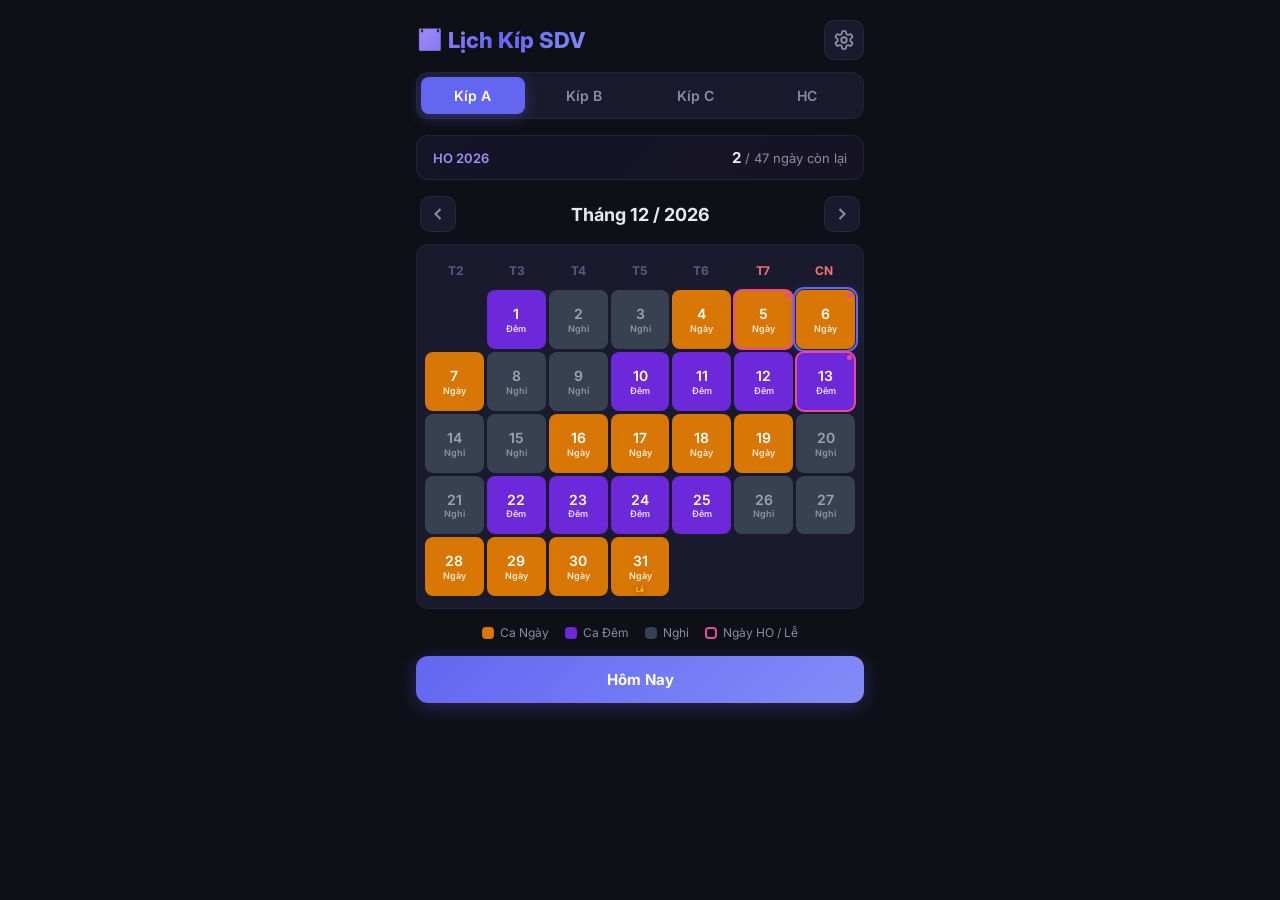
==== docs/index.html @ 3979eaf8 "v4.61: Them ban web Lich Kip SDV tren GitHub Pages" ====
<!DOCTYPE html>
<html lang="vi">
<head>
    <meta charset="UTF-8">
    <meta name="viewport" content="width=device-width, initial-scale=1.0">
    <title>Lịch Kíp SDV</title>
    <meta name="description" content="Lịch xem ca kíp SDV - Xem lịch trình ca Ngày, ca Đêm, ngày Nghỉ và ngày HO cho các kíp A, B, C, HC.">
    <link rel="preconnect" href="https://fonts.googleapis.com">
    <link rel="preconnect" href="https://fonts.gstatic.com" crossorigin>
    <link href="https://fonts.googleapis.com/css2?family=Inter:wght@400;500;600;700;800&display=swap" rel="stylesheet">
    <link rel="stylesheet" href="style.css">
</head>
<body>
    <div class="app-container">
        <!-- Header -->
        <header class="app-header">
            <div class="header-content">
                <h1>📅 Lịch Kíp SDV</h1>
                <button id="btnSettings" class="btn-icon" aria-label="Cài đặt">
                    <svg width="22" height="22" viewBox="0 0 24 24" fill="none" stroke="currentColor" stroke-width="2"><path d="M12.22 2h-.44a2 2 0 0 0-2 2v.18a2 2 0 0 1-1 1.73l-.43.25a2 2 0 0 1-2 0l-.15-.08a2 2 0 0 0-2.73.73l-.22.38a2 2 0 0 0 .73 2.73l.15.1a2 2 0 0 1 1 1.72v.51a2 2 0 0 1-1 1.74l-.15.09a2 2 0 0 0-.73 2.73l.22.38a2 2 0 0 0 2.73.73l.15-.08a2 2 0 0 1 2 0l.43.25a2 2 0 0 1 1 1.73V20a2 2 0 0 0 2 2h.44a2 2 0 0 0 2-2v-.18a2 2 0 0 1 1-1.73l.43-.25a2 2 0 0 1 2 0l.15.08a2 2 0 0 0 2.73-.73l.22-.39a2 2 0 0 0-.73-2.73l-.15-.08a2 2 0 0 1-1-1.74v-.5a2 2 0 0 1 1-1.74l.15-.09a2 2 0 0 0 .73-2.73l-.22-.38a2 2 0 0 0-2.73-.73l-.15.08a2 2 0 0 1-2 0l-.43-.25a2 2 0 0 1-1-1.73V4a2 2 0 0 0-2-2z"/><circle cx="12" cy="12" r="3"/></svg>
                </button>
            </div>
        </header>

        <!-- Crew Selector -->
        <div class="crew-selector">
            <button class="crew-btn active" data-crew="A">Kíp A</button>
            <button class="crew-btn" data-crew="B">Kíp B</button>
            <button class="crew-btn" data-crew="C">Kíp C</button>
            <button class="crew-btn" data-crew="HC">HC</button>
        </div>

        <!-- HO Stats -->
        <div class="ho-stats" id="hoStats"></div>

        <!-- Month Navigation -->
        <div class="month-nav">
            <button id="btnPrev" class="btn-nav" aria-label="Tháng trước">
                <svg width="20" height="20" viewBox="0 0 24 24" fill="none" stroke="currentColor" stroke-width="2.5"><path d="M15 18l-6-6 6-6"/></svg>
            </button>
            <h2 id="monthTitle" class="month-title"></h2>
            <button id="btnNext" class="btn-nav" aria-label="Tháng sau">
                <svg width="20" height="20" viewBox="0 0 24 24" fill="none" stroke="currentColor" stroke-width="2.5"><path d="M9 18l6-6-6-6"/></svg>
            </button>
        </div>

        <!-- Calendar Grid -->
        <div class="calendar-wrapper">
            <div class="day-headers" id="dayHeaders"></div>
            <div class="calendar-grid" id="calendarGrid"></div>
        </div>

        <!-- Legend -->
        <div class="legend">
            <div class="legend-item"><span class="legend-dot day"></span>Ca Ngày</div>
            <div class="legend-item"><span class="legend-dot night"></span>Ca Đêm</div>
            <div class="legend-item"><span class="legend-dot off"></span>Nghỉ</div>
            <div class="legend-item"><span class="legend-dot ho"></span>Ngày HO / Lễ</div>
        </div>

        <!-- Today Button -->
        <button id="btnToday" class="btn-today">Hôm Nay</button>
    </div>

    <!-- Settings Panel -->
    <div class="settings-overlay" id="settingsOverlay">
        <div class="settings-panel">
            <div class="settings-header">
                <h2>⚙️ Tuỳ chỉnh giao diện</h2>
                <button id="btnCloseSettings" class="btn-close">&times;</button>
            </div>
            <div class="settings-body">
                <!-- Merge months -->
                <div class="setting-row">
                    <span class="setting-label">📆 Gộp 2 tháng liên tục</span>
                    <label class="switch">
                        <input type="checkbox" id="switchMerge">
                        <span class="slider"></span>
                    </label>
                </div>

                <!-- Day color -->
                <div class="setting-section">
                    <span class="setting-label">☀️ Màu ca Ngày:</span>
                    <div class="color-picker" id="dayColors">
                        <div class="color-swatch" data-color="#D97706" style="background:#D97706"></div>
                        <div class="color-swatch" data-color="#DC2626" style="background:#DC2626"></div>
                        <div class="color-swatch" data-color="#059669" style="background:#059669"></div>
                        <div class="color-swatch" data-color="#2563EB" style="background:#2563EB"></div>
                        <div class="color-swatch" data-color="#7C3AED" style="background:#7C3AED"></div>
                        <div class="color-swatch" data-color="#DB2777" style="background:#DB2777"></div>
                        <div class="color-swatch" data-color="#EA580C" style="background:#EA580C"></div>
                        <div class="color-swatch" data-color="#0D9488" style="background:#0D9488"></div>
                    </div>
                </div>

                <!-- Night color -->
                <div class="setting-section">
                    <span class="setting-label">🌙 Màu ca Đêm:</span>
                    <div class="color-picker" id="nightColors">
                        <div class="color-swatch" data-color="#6D28D9" style="background:#6D28D9"></div>
                        <div class="color-swatch" data-color="#1E3A8A" style="background:#1E3A8A"></div>
                        <div class="color-swatch" data-color="#3B82F6" style="background:#3B82F6"></div>
                        <div class="color-swatch" data-color="#047857" style="background:#047857"></div>
                        <div class="color-swatch" data-color="#475569" style="background:#475569"></div>
                        <div class="color-swatch" data-color="#7F1D1D" style="background:#7F1D1D"></div>
                        <div class="color-swatch" data-color="#9F1239" style="background:#9F1239"></div>
                        <div class="color-swatch" data-color="#0F766E" style="background:#0F766E"></div>
                    </div>
                </div>

                <!-- HO Border Color -->
                <div class="setting-section">
                    <div class="setting-row-inline">
                        <span class="setting-label">🌸 Viền ngày HO:</span>
                        <div class="border-width-picker" id="borderWidthPicker">
                            <button class="bw-btn" data-width="1">Mảnh</button>
                            <button class="bw-btn" data-width="2">Vừa</button>
                            <button class="bw-btn" data-width="3">Dày</button>
                        </div>
                    </div>
                    <div class="color-picker" id="hoColors">
                        <div class="color-swatch" data-color="#EC4899" style="background:#EC4899"></div>
                        <div class="color-swatch" data-color="#EF4444" style="background:#EF4444"></div>
                        <div class="color-swatch" data-color="#F59E0B" style="background:#F59E0B"></div>
                        <div class="color-swatch" data-color="#10B981" style="background:#10B981"></div>
                        <div class="color-swatch" data-color="#3B82F6" style="background:#3B82F6"></div>
                        <div class="color-swatch" data-color="#8B5CF6" style="background:#8B5CF6"></div>
                        <div class="color-swatch" data-color="#F97316" style="background:#F97316"></div>
                        <div class="color-swatch" data-color="#14B8A6" style="background:#14B8A6"></div>
                    </div>
                </div>

                <!-- Hide Holiday Shift -->
                <div class="setting-row">
                    <span class="setting-label">🚫 Ẩn ca ngày Lễ</span>
                    <label class="switch">
                        <input type="checkbox" id="switchHideHoliday">
                        <span class="slider"></span>
                    </label>
                </div>
            </div>
        </div>
    </div>

    <script src="shift-calculator.js"></script>
    <script src="app.js"></script>
</body>
</html>
---- docs/style.css ----
/* ── Reset & Base ──────────────────────────────── */
*, *::before, *::after { box-sizing: border-box; margin: 0; padding: 0; }

:root {
    --bg-primary: #0f0f17;
    --bg-card: #1a1a2e;
    --bg-surface: #16213e;
    --text-primary: #e8e8f0;
    --text-secondary: #8b8ba3;
    --text-muted: #5a5a78;
    --accent: #6366f1;
    --accent-glow: rgba(99, 102, 241, 0.3);
    --day-color: #D97706;
    --night-color: #6D28D9;
    --off-color: #374151;
    --ho-border: #EC4899;
    --ho-border-width: 2px;
    --today-ring: #6366f1;
    --radius: 12px;
    --radius-sm: 8px;
    --shadow: 0 8px 32px rgba(0,0,0,0.3);
    --transition: all 0.25s cubic-bezier(0.4, 0, 0.2, 1);
}

body {
    font-family: 'Inter', -apple-system, BlinkMacSystemFont, sans-serif;
    background: var(--bg-primary);
    color: var(--text-primary);
    min-height: 100vh;
    -webkit-font-smoothing: antialiased;
}

/* ── App Container ────────────────────────────── */
.app-container {
    max-width: 480px;
    margin: 0 auto;
    padding: 0 16px 32px;
    position: relative;
}

/* ── Header ───────────────────────────────────── */
.app-header {
    padding: 20px 0 12px;
    position: sticky;
    top: 0;
    z-index: 10;
    background: linear-gradient(to bottom, var(--bg-primary) 70%, transparent);
}
.header-content {
    display: flex;
    align-items: center;
    justify-content: space-between;
}
.app-header h1 {
    font-size: 22px;
    font-weight: 800;
    background: linear-gradient(135deg, #a78bfa, #6366f1, #818cf8);
    -webkit-background-clip: text;
    -webkit-text-fill-color: transparent;
    background-clip: text;
}
.btn-icon {
    background: var(--bg-card);
    border: 1px solid rgba(255,255,255,0.06);
    color: var(--text-secondary);
    border-radius: 10px;
    width: 40px; height: 40px;
    display: flex; align-items: center; justify-content: center;
    cursor: pointer;
    transition: var(--transition);
}
.btn-icon:hover { background: var(--bg-surface); color: var(--text-primary); transform: scale(1.05); }

/* ── Crew Selector ────────────────────────────── */
.crew-selector {
    display: flex;
    gap: 8px;
    padding: 4px;
    background: var(--bg-card);
    border-radius: var(--radius);
    border: 1px solid rgba(255,255,255,0.04);
    margin-bottom: 16px;
}
.crew-btn {
    flex: 1;
    padding: 10px 0;
    border: none;
    border-radius: var(--radius-sm);
    background: transparent;
    color: var(--text-secondary);
    font-size: 14px;
    font-weight: 600;
    cursor: pointer;
    transition: var(--transition);
    font-family: inherit;
}
.crew-btn:hover { color: var(--text-primary); background: rgba(255,255,255,0.04); }
.crew-btn.active {
    background: var(--accent);
    color: #fff;
    box-shadow: 0 4px 16px var(--accent-glow);
}

/* ── HO Stats ─────────────────────────────────── */
.ho-stats {
    padding: 12px 16px;
    background: linear-gradient(135deg, rgba(99,102,241,0.08), rgba(139,92,246,0.06));
    border: 1px solid rgba(99,102,241,0.15);
    border-radius: var(--radius);
    margin-bottom: 16px;
    font-size: 13px;
    color: var(--text-secondary);
    display: flex;
    justify-content: space-between;
    align-items: center;
}
.ho-stats .ho-label { font-weight: 600; color: #a78bfa; }
.ho-stats .ho-value { font-weight: 700; color: var(--text-primary); font-size: 15px; }

/* ── Month Navigation ─────────────────────────── */
.month-nav {
    display: flex;
    align-items: center;
    justify-content: space-between;
    margin-bottom: 12px;
    padding: 0 4px;
}
.month-title {
    font-size: 18px;
    font-weight: 700;
    color: var(--text-primary);
    text-align: center;
    flex: 1;
}
.btn-nav {
    width: 36px; height: 36px;
    display: flex; align-items: center; justify-content: center;
    background: var(--bg-card);
    border: 1px solid rgba(255,255,255,0.06);
    border-radius: 10px;
    color: var(--text-secondary);
    cursor: pointer;
    transition: var(--transition);
}
.btn-nav:hover { background: var(--bg-surface); color: var(--text-primary); }
.btn-nav:active { transform: scale(0.92); }

/* ── Calendar ─────────────────────────────────── */
.calendar-wrapper {
    background: var(--bg-card);
    border-radius: var(--radius);
    border: 1px solid rgba(255,255,255,0.04);
    padding: 12px 8px;
    margin-bottom: 16px;
}
.day-headers {
    display: grid;
    grid-template-columns: repeat(7, 1fr);
    margin-bottom: 6px;
}
.day-header {
    text-align: center;
    font-size: 12px;
    font-weight: 700;
    padding: 6px 0;
    color: var(--text-muted);
    text-transform: uppercase;
}
.day-header.weekend { color: #f87171; }

.calendar-grid {
    display: grid;
    grid-template-columns: repeat(7, 1fr);
    gap: 3px;
}
.cal-cell {
    aspect-ratio: 1;
    border-radius: 8px;
    display: flex;
    flex-direction: column;
    align-items: center;
    justify-content: center;
    position: relative;
    cursor: default;
    transition: var(--transition);
    min-height: 44px;
}
.cal-cell:not(.empty):hover { transform: scale(1.08); z-index: 2; }
.cal-cell .day-num {
    font-size: 14px;
    font-weight: 600;
    line-height: 1.2;
}
.cal-cell .shift-label {
    font-size: 9px;
    font-weight: 600;
    line-height: 1;
    margin-top: 1px;
    opacity: 0.85;
}
.cal-cell.shift-day { background: var(--day-color); color: #fff; }
.cal-cell.shift-night { background: var(--night-color); color: #fff; }
.cal-cell.shift-off { background: var(--off-color); color: #9ca3af; }
.cal-cell.today {
    outline: 2.5px solid var(--today-ring);
    outline-offset: 1px;
    box-shadow: 0 0 12px var(--accent-glow);
}
.cal-cell.ho-border {
    outline: var(--ho-border-width) solid var(--ho-border);
    outline-offset: -1px;
}
.cal-cell.today.ho-border {
    outline: 2.5px solid var(--today-ring);
    outline-offset: 1px;
}
.cal-cell .ho-dot {
    position: absolute;
    top: 3px;
    right: 3px;
    width: 5px; height: 5px;
    border-radius: 50%;
    background: var(--ho-border);
}
.cal-cell.official-holiday { position: relative; }
.cal-cell.official-holiday::after {
    content: 'Lễ';
    position: absolute;
    bottom: 2px;
    font-size: 7px;
    font-weight: 800;
    color: #fbbf24;
    text-shadow: 0 0 4px rgba(0,0,0,0.5);
}

/* ── Legend ────────────────────────────────────── */
.legend {
    display: flex;
    justify-content: center;
    gap: 16px;
    flex-wrap: wrap;
    margin-bottom: 16px;
}
.legend-item {
    display: flex;
    align-items: center;
    gap: 6px;
    font-size: 12px;
    color: var(--text-secondary);
}
.legend-dot {
    width: 12px; height: 12px;
    border-radius: 4px;
}
.legend-dot.day { background: var(--day-color); }
.legend-dot.night { background: var(--night-color); }
.legend-dot.off { background: var(--off-color); }
.legend-dot.ho {
    background: transparent;
    border: 2px solid var(--ho-border);
}

/* ── Today Button ─────────────────────────────── */
.btn-today {
    display: block;
    width: 100%;
    padding: 14px;
    background: linear-gradient(135deg, #6366f1, #818cf8);
    color: #fff;
    border: none;
    border-radius: var(--radius);
    font-size: 15px;
    font-weight: 700;
    cursor: pointer;
    transition: var(--transition);
    font-family: inherit;
    box-shadow: 0 4px 20px var(--accent-glow);
}
.btn-today:hover { transform: translateY(-2px); box-shadow: 0 8px 28px var(--accent-glow); }
.btn-today:active { transform: translateY(0); }

/* ── Settings Overlay ─────────────────────────── */
.settings-overlay {
    position: fixed;
    inset: 0;
    background: rgba(0,0,0,0.6);
    backdrop-filter: blur(8px);
    -webkit-backdrop-filter: blur(8px);
    z-index: 100;
    display: flex;
    align-items: flex-end;
    justify-content: center;
    opacity: 0;
    pointer-events: none;
    transition: opacity 0.3s ease;
}
.settings-overlay.open { opacity: 1; pointer-events: all; }
.settings-panel {
    width: 100%;
    max-width: 480px;
    background: var(--bg-card);
    border-radius: 20px 20px 0 0;
    padding: 24px 20px 36px;
    transform: translateY(100%);
    transition: transform 0.35s cubic-bezier(0.32, 0.72, 0, 1);
    max-height: 85vh;
    overflow-y: auto;
}
.settings-overlay.open .settings-panel { transform: translateY(0); }
.settings-header {
    display: flex;
    align-items: center;
    justify-content: space-between;
    margin-bottom: 24px;
}
.settings-header h2 {
    font-size: 18px;
    font-weight: 700;
}
.btn-close {
    width: 36px; height: 36px;
    display: flex; align-items: center; justify-content: center;
    background: rgba(255,255,255,0.06);
    border: none;
    border-radius: 10px;
    color: var(--text-secondary);
    font-size: 22px;
    cursor: pointer;
    transition: var(--transition);
}
.btn-close:hover { background: rgba(255,255,255,0.12); color: var(--text-primary); }

/* Setting Rows */
.setting-row {
    display: flex;
    align-items: center;
    justify-content: space-between;
    padding: 14px 0;
    border-bottom: 1px solid rgba(255,255,255,0.04);
}
.setting-label {
    font-size: 14px;
    font-weight: 600;
    color: var(--text-primary);
}
.setting-section {
    padding: 14px 0;
    border-bottom: 1px solid rgba(255,255,255,0.04);
}
.setting-section .setting-label { margin-bottom: 10px; display: block; }
.setting-row-inline {
    display: flex;
    align-items: center;
    justify-content: space-between;
    margin-bottom: 10px;
}

/* Color Picker */
.color-picker {
    display: flex;
    gap: 8px;
    flex-wrap: wrap;
}
.color-swatch {
    width: 32px; height: 32px;
    border-radius: 50%;
    cursor: pointer;
    transition: var(--transition);
    opacity: 0.4;
    border: 2px solid transparent;
}
.color-swatch:hover { opacity: 0.8; transform: scale(1.15); }
.color-swatch.active {
    opacity: 1;
    border-color: #fff;
    box-shadow: 0 0 12px rgba(255,255,255,0.2);
    transform: scale(1.1);
}

/* Border Width Picker */
.border-width-picker {
    display: flex;
    gap: 4px;
    background: rgba(255,255,255,0.04);
    border-radius: 8px;
    padding: 3px;
}
.bw-btn {
    padding: 5px 12px;
    border: none;
    border-radius: 6px;
    background: transparent;
    color: var(--text-muted);
    font-size: 12px;
    font-weight: 500;
    cursor: pointer;
    transition: var(--transition);
    font-family: inherit;
}
.bw-btn:hover { color: var(--text-secondary); }
.bw-btn.active {
    background: var(--accent);
    color: #fff;
    font-weight: 700;
}

/* Toggle Switch */
.switch {
    position: relative;
    width: 48px; height: 26px;
}
.switch input { opacity: 0; width: 0; height: 0; }
.slider {
    position: absolute;
    inset: 0;
    background: rgba(255,255,255,0.08);
    border-radius: 13px;
    cursor: pointer;
    transition: var(--transition);
}
.slider::before {
    content: '';
    position: absolute;
    width: 20px; height: 20px;
    left: 3px; bottom: 3px;
    background: #fff;
    border-radius: 50%;
    transition: var(--transition);
}
input:checked + .slider { background: var(--accent); }
input:checked + .slider::before { transform: translateX(22px); }

/* ── Responsive ───────────────────────────────── */
@media (max-width: 400px) {
    .cal-cell .day-num { font-size: 12px; }
    .cal-cell .shift-label { font-size: 8px; }
    .crew-btn { font-size: 13px; padding: 8px 0; }
}

/* ── Tooltip for holiday names ────────────────── */
.cal-cell[data-holiday]:hover::before {
    content: attr(data-holiday);
    position: absolute;
    bottom: calc(100% + 6px);
    left: 50%;
    transform: translateX(-50%);
    background: #1e1e3a;
    color: #fbbf24;
    padding: 4px 10px;
    border-radius: 6px;
    font-size: 11px;
    font-weight: 600;
    white-space: nowrap;
    z-index: 20;
    box-shadow: 0 4px 12px rgba(0,0,0,0.4);
    pointer-events: none;
}
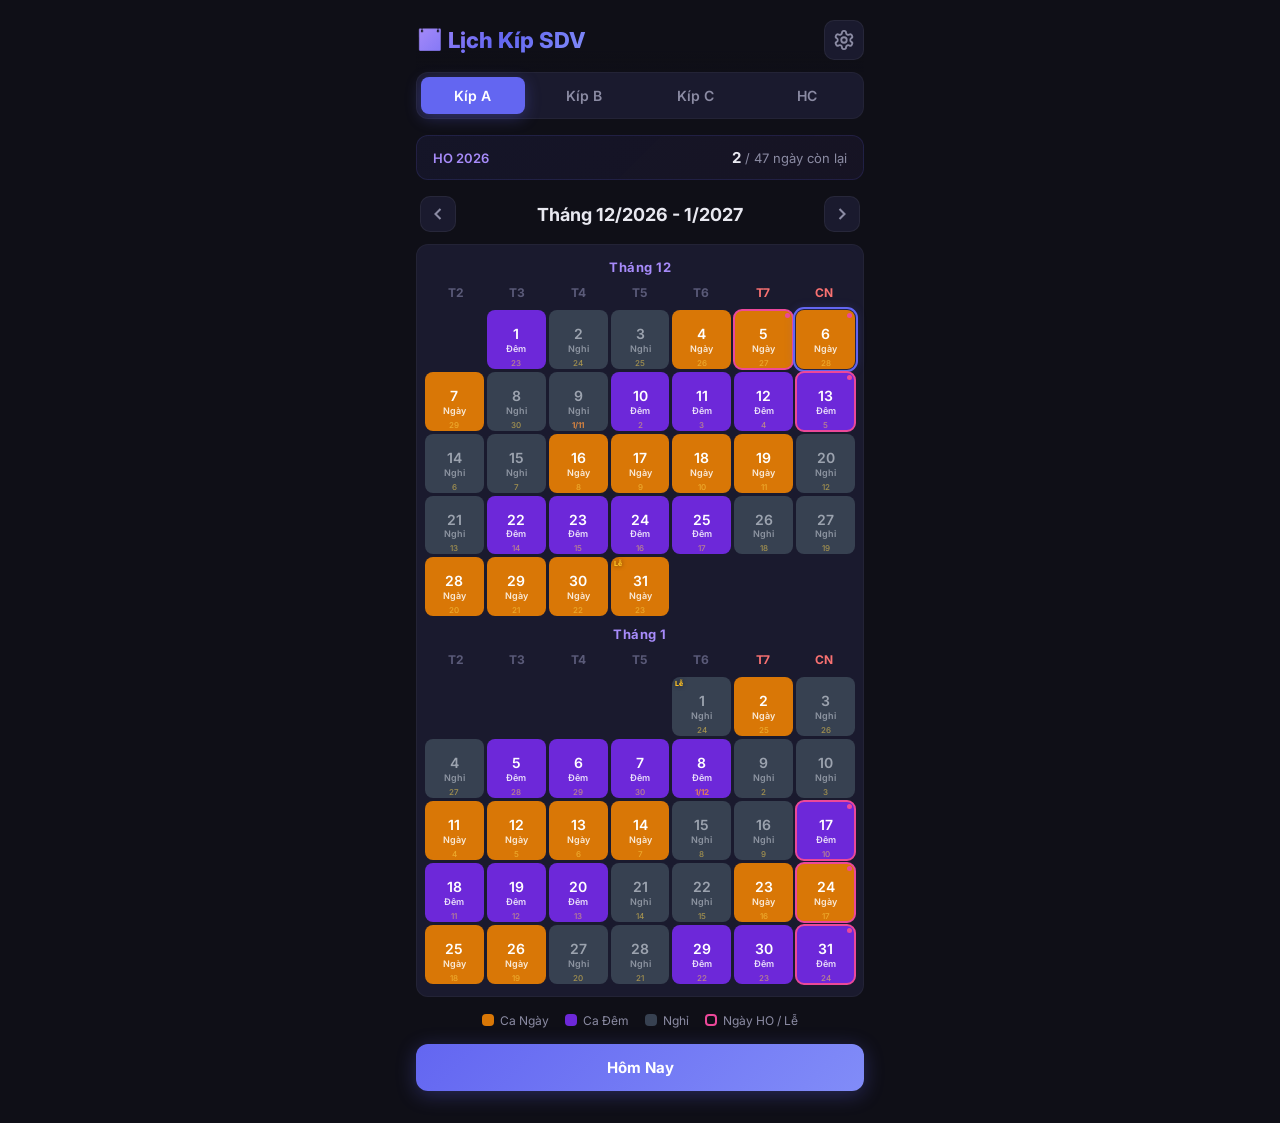
==== commit 24404f94: "Web: Hien thi 2 thang mac dinh, them lich am Viet Nam" ====
--- a/docs/index.html
+++ b/docs/index.html
@@ -143,6 +143,7 @@
         </div>
     </div>
 
+    <script src="lunar-calendar.js"></script>
     <script src="shift-calculator.js"></script>
     <script src="app.js"></script>
 </body>
--- a/docs/style.css
+++ b/docs/style.css
@@ -169,9 +169,35 @@
 .day-header.weekend { color: #f87171; }
 
 .calendar-grid {
+    display: flex;
+    flex-direction: column;
+    gap: 0;
+}
+.calendar-grid.single {
     display: grid;
     grid-template-columns: repeat(7, 1fr);
     gap: 3px;
+}
+.month-grid {
+    display: grid;
+    grid-template-columns: repeat(7, 1fr);
+    gap: 3px;
+}
+.month-sep-label {
+    text-align: center;
+    font-size: 13px;
+    font-weight: 700;
+    color: #a78bfa;
+    padding: 10px 0 4px;
+    letter-spacing: 0.5px;
+}
+.month-sep-label:first-child {
+    padding-top: 2px;
+}
+.inline-day-headers {
+    display: grid;
+    grid-template-columns: repeat(7, 1fr);
+    margin-bottom: 4px;
 }
 .cal-cell {
     aspect-ratio: 1;
@@ -197,6 +223,23 @@
     line-height: 1;
     margin-top: 1px;
     opacity: 0.85;
+}
+.cal-cell .lunar-text {
+    font-size: 8px;
+    font-weight: 500;
+    line-height: 1;
+    opacity: 0.55;
+    color: #fcd34d;
+    position: absolute;
+    bottom: 2px;
+    left: 50%;
+    transform: translateX(-50%);
+    white-space: nowrap;
+}
+.cal-cell .lunar-text.lunar-first {
+    opacity: 0.8;
+    font-weight: 700;
+    color: #fb923c;
 }
 .cal-cell.shift-day { background: var(--day-color); color: #fff; }
 .cal-cell.shift-night { background: var(--night-color); color: #fff; }
@@ -226,7 +269,8 @@
 .cal-cell.official-holiday::after {
     content: 'Lễ';
     position: absolute;
-    bottom: 2px;
+    top: 2px;
+    left: 3px;
     font-size: 7px;
     font-weight: 800;
     color: #fbbf24;
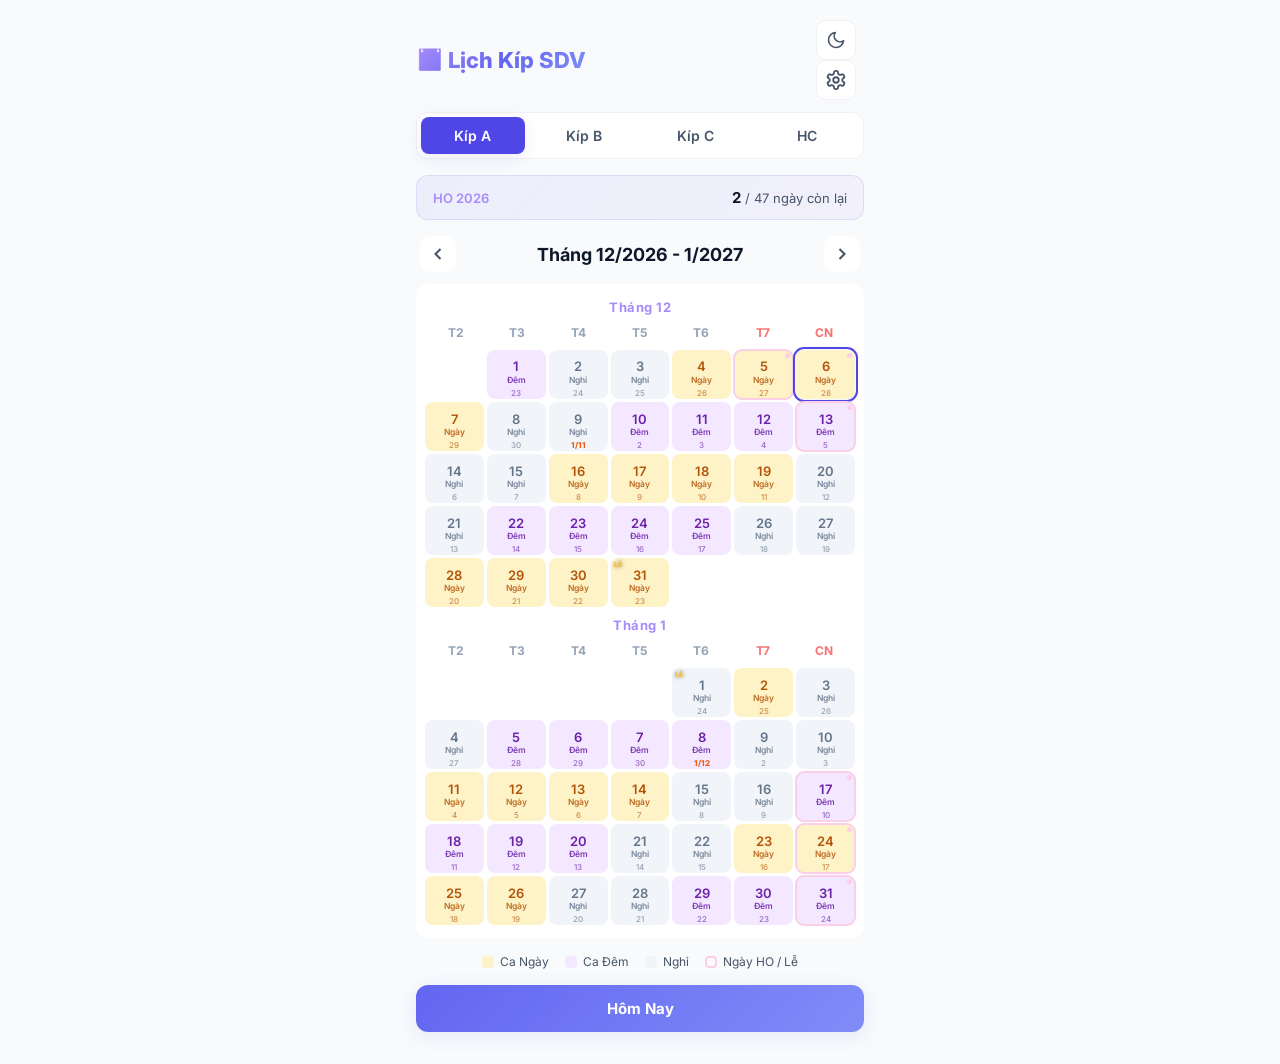
==== commit 21204694: "Web: Them giao dien ban ngay (Light Mode) lam mac dinh, nut chuyen theme va bang mau pastel nhac hon" ====
--- a/docs/index.html
+++ b/docs/index.html
@@ -16,9 +16,14 @@
         <header class="app-header">
             <div class="header-content">
                 <h1>📅 Lịch Kíp SDV</h1>
-                <button id="btnSettings" class="btn-icon" aria-label="Cài đặt">
-                    <svg width="22" height="22" viewBox="0 0 24 24" fill="none" stroke="currentColor" stroke-width="2"><path d="M12.22 2h-.44a2 2 0 0 0-2 2v.18a2 2 0 0 1-1 1.73l-.43.25a2 2 0 0 1-2 0l-.15-.08a2 2 0 0 0-2.73.73l-.22.38a2 2 0 0 0 .73 2.73l.15.1a2 2 0 0 1 1 1.72v.51a2 2 0 0 1-1 1.74l-.15.09a2 2 0 0 0-.73 2.73l.22.38a2 2 0 0 0 2.73.73l.15-.08a2 2 0 0 1 2 0l.43.25a2 2 0 0 1 1 1.73V20a2 2 0 0 0 2 2h.44a2 2 0 0 0 2-2v-.18a2 2 0 0 1 1-1.73l.43-.25a2 2 0 0 1 2 0l.15.08a2 2 0 0 0 2.73-.73l.22-.39a2 2 0 0 0-.73-2.73l-.15-.08a2 2 0 0 1-1-1.74v-.5a2 2 0 0 1 1-1.74l.15-.09a2 2 0 0 0 .73-2.73l-.22-.38a2 2 0 0 0-2.73-.73l-.15.08a2 2 0 0 1-2 0l-.43-.25a2 2 0 0 1-1-1.73V4a2 2 0 0 0-2-2z"/><circle cx="12" cy="12" r="3"/></svg>
-                </button>
+                <div class="header-actions">
+                    <button id="btnThemeToggle" class="btn-icon" aria-label="Đổi giao diện" style="margin-right: 8px;">
+                        <!-- Icon sẽ được cập nhật động bằng JS -->
+                    </button>
+                    <button id="btnSettings" class="btn-icon" aria-label="Cài đặt">
+                        <svg width="22" height="22" viewBox="0 0 24 24" fill="none" stroke="currentColor" stroke-width="2"><path d="M12.22 2h-.44a2 2 0 0 0-2 2v.18a2 2 0 0 1-1 1.73l-.43.25a2 2 0 0 1-2 0l-.15-.08a2 2 0 0 0-2.73.73l-.22.38a2 2 0 0 0 .73 2.73l.15.1a2 2 0 0 1 1 1.72v.51a2 2 0 0 1-1 1.74l-.15.09a2 2 0 0 0-.73 2.73l.22.38a2 2 0 0 0 2.73.73l.15-.08a2 2 0 0 1 2 0l.43.25a2 2 0 0 1 1 1.73V20a2 2 0 0 0 2 2h.44a2 2 0 0 0 2-2v-.18a2 2 0 0 1 1-1.73l.43-.25a2 2 0 0 1 2 0l.15.08a2 2 0 0 0 2.73-.73l.22-.39a2 2 0 0 0-.73-2.73l-.15-.08a2 2 0 0 1-1-1.74v-.5a2 2 0 0 1 1-1.74l.15-.09a2 2 0 0 0 .73-2.73l-.22-.38a2 2 0 0 0-2.73-.73l-.15.08a2 2 0 0 1-2 0l-.43-.25a2 2 0 0 1-1-1.73V4a2 2 0 0 0-2-2z"/><circle cx="12" cy="12" r="3"/></svg>
+                    </button>
+                </div>
             </div>
         </header>
 
--- a/docs/style.css
+++ b/docs/style.css
@@ -2,6 +2,37 @@
 *, *::before, *::after { box-sizing: border-box; margin: 0; padding: 0; }
 
 :root {
+    /* ☀️ Light Mode (Mặc định) */
+    --bg-primary: #f8fafc;
+    --bg-card: #ffffff;
+    --bg-surface: #f1f5f9;
+    --text-primary: #0f172a;
+    --text-secondary: #475569;
+    --text-muted: #94a3b8;
+    --accent: #4f46e5;
+    --accent-glow: rgba(79, 70, 229, 0.1);
+    
+    /* Màu sắc ca kíp Light Mode nhạt hơn (Pastel) */
+    --day-color: #fef3c7;
+    --day-text: #b45309;
+    --night-color: #f3e8ff;
+    --night-text: #6b21a8;
+    --off-color: #f1f5f9;
+    --off-text: #64748b;
+    
+    --ho-border: #fbcfe8;
+    --ho-border-width: 2px;
+    --today-ring: #4f46e5;
+    --radius: 12px;
+    --radius-sm: 8px;
+    --shadow: 0 4px 20px rgba(15, 23, 42, 0.05);
+    --transition: all 0.25s cubic-bezier(0.4, 0, 0.2, 1);
+    --divider: rgba(15, 23, 42, 0.06);
+    --lunar-first-color: #ea580c;
+}
+
+body.dark-theme {
+    /* 🌙 Dark Mode */
     --bg-primary: #0f0f17;
     --bg-card: #1a1a2e;
     --bg-surface: #16213e;
@@ -10,16 +41,20 @@
     --text-muted: #5a5a78;
     --accent: #6366f1;
     --accent-glow: rgba(99, 102, 241, 0.3);
+    
+    /* Màu sắc ca kíp Dark Mode đậm đà hơn */
     --day-color: #D97706;
+    --day-text: #ffffff;
     --night-color: #6D28D9;
+    --night-text: #ffffff;
     --off-color: #374151;
+    --off-text: #9ca3af;
+    
     --ho-border: #EC4899;
-    --ho-border-width: 2px;
     --today-ring: #6366f1;
-    --radius: 12px;
-    --radius-sm: 8px;
-    --shadow: 0 8px 32px rgba(0,0,0,0.3);
-    --transition: all 0.25s cubic-bezier(0.4, 0, 0.2, 1);
+    --shadow: 0 8px 32px rgba(0, 0, 0, 0.3);
+    --divider: rgba(255, 255, 255, 0.06);
+    --lunar-first-color: #fb923c;
 }
 
 body {
@@ -61,7 +96,7 @@
 }
 .btn-icon {
     background: var(--bg-card);
-    border: 1px solid rgba(255,255,255,0.06);
+    border: 1px solid var(--divider);
     color: var(--text-secondary);
     border-radius: 10px;
     width: 40px; height: 40px;
@@ -78,7 +113,7 @@
     padding: 4px;
     background: var(--bg-card);
     border-radius: var(--radius);
-    border: 1px solid rgba(255,255,255,0.04);
+    border: 1px solid var(--divider);
     margin-bottom: 16px;
 }
 .crew-btn {
@@ -200,7 +235,7 @@
     margin-bottom: 4px;
 }
 .cal-cell {
-    aspect-ratio: 1;
+    aspect-ratio: 1.2;
     border-radius: 8px;
     display: flex;
     flex-direction: column;
@@ -209,16 +244,17 @@
     position: relative;
     cursor: default;
     transition: var(--transition);
-    min-height: 44px;
+    min-height: 40px;
+    padding-bottom: 5px;
 }
 .cal-cell:not(.empty):hover { transform: scale(1.08); z-index: 2; }
 .cal-cell .day-num {
-    font-size: 14px;
+    font-size: 13px;
     font-weight: 600;
     line-height: 1.2;
 }
 .cal-cell .shift-label {
-    font-size: 9px;
+    font-size: 8.5px;
     font-weight: 600;
     line-height: 1;
     margin-top: 1px;
@@ -228,22 +264,22 @@
     font-size: 8px;
     font-weight: 500;
     line-height: 1;
-    opacity: 0.55;
-    color: #fcd34d;
+    opacity: 0.65;
+    color: inherit;
     position: absolute;
-    bottom: 2px;
+    bottom: 2.5px;
     left: 50%;
     transform: translateX(-50%);
     white-space: nowrap;
 }
 .cal-cell .lunar-text.lunar-first {
-    opacity: 0.8;
-    font-weight: 700;
-    color: #fb923c;
-}
-.cal-cell.shift-day { background: var(--day-color); color: #fff; }
-.cal-cell.shift-night { background: var(--night-color); color: #fff; }
-.cal-cell.shift-off { background: var(--off-color); color: #9ca3af; }
+    opacity: 0.95;
+    font-weight: 800;
+    color: var(--lunar-first-color, #ea580c);
+}
+.cal-cell.shift-day { background: var(--day-color); color: var(--day-text); }
+.cal-cell.shift-night { background: var(--night-color); color: var(--night-text); }
+.cal-cell.shift-off { background: var(--off-color); color: var(--off-text); }
 .cal-cell.today {
     outline: 2.5px solid var(--today-ring);
     outline-offset: 1px;
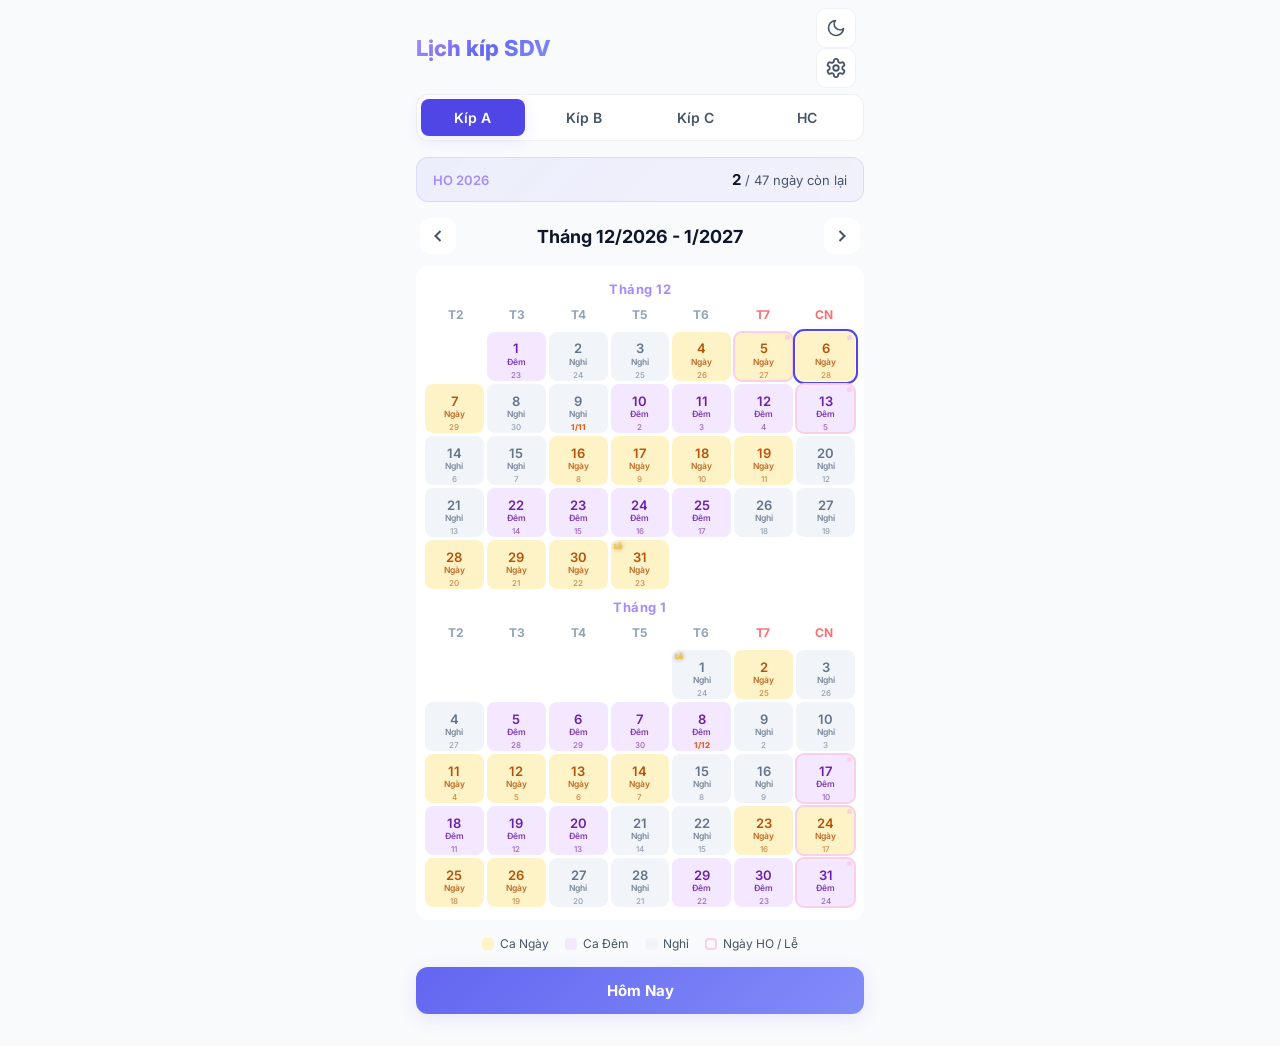
==== commit 463267f4: "Web: Chinh sua header hep hon, tieu de viet thuong Lich kip sdv (bo icon), va tu dong truot an heade" ====
--- a/docs/index.html
+++ b/docs/index.html
@@ -15,7 +15,7 @@
         <!-- Header -->
         <header class="app-header">
             <div class="header-content">
-                <h1>📅 Lịch Kíp SDV</h1>
+                <h1>Lịch kíp SDV</h1>
                 <div class="header-actions">
                     <button id="btnThemeToggle" class="btn-icon" aria-label="Đổi giao diện" style="margin-right: 8px;">
                         <!-- Icon sẽ được cập nhật động bằng JS -->
--- a/docs/style.css
+++ b/docs/style.css
@@ -75,11 +75,18 @@
 
 /* ── Header ───────────────────────────────────── */
 .app-header {
-    padding: 20px 0 12px;
+    padding: 8px 0 6px;
     position: sticky;
     top: 0;
     z-index: 10;
-    background: linear-gradient(to bottom, var(--bg-primary) 70%, transparent);
+    background: var(--bg-primary);
+    transition: transform 0.3s cubic-bezier(0.4, 0, 0.2, 1), margin-top 0.3s cubic-bezier(0.4, 0, 0.2, 1), opacity 0.25s ease;
+}
+.app-header.header-hidden {
+    transform: translateY(-100%);
+    margin-top: -54px;
+    opacity: 0;
+    pointer-events: none;
 }
 .header-content {
     display: flex;
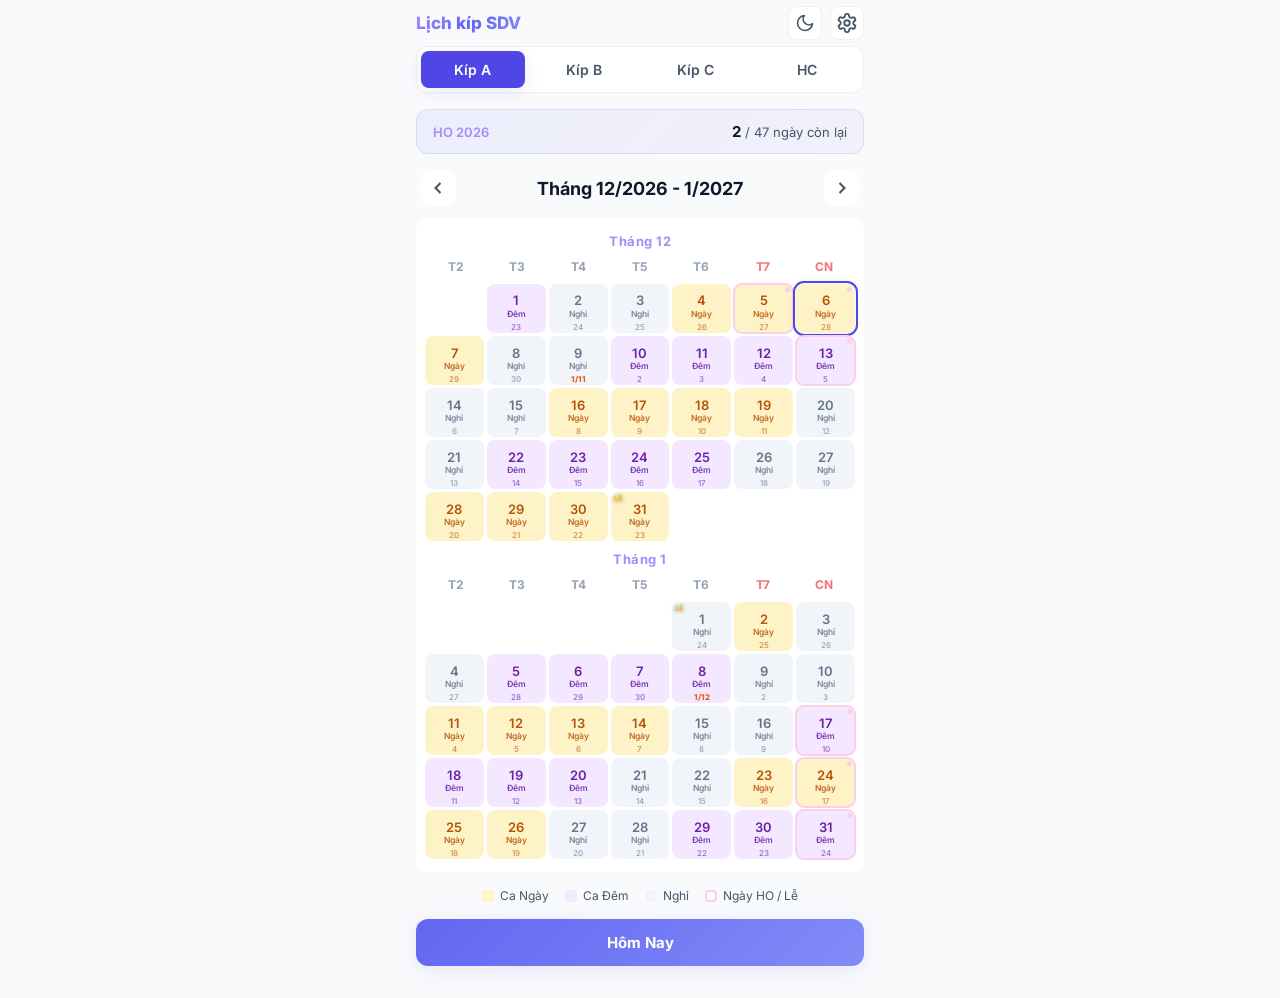
==== commit 573d5b54: "Web: Dinh nghia class header-actions bang flexbox de dua nut chuyen theme va nut cai dat ve cung mot" ====
--- a/docs/index.html
+++ b/docs/index.html
@@ -17,7 +17,7 @@
             <div class="header-content">
                 <h1>Lịch kíp SDV</h1>
                 <div class="header-actions">
-                    <button id="btnThemeToggle" class="btn-icon" aria-label="Đổi giao diện" style="margin-right: 8px;">
+                    <button id="btnThemeToggle" class="btn-icon" aria-label="Đổi giao diện">
                         <!-- Icon sẽ được cập nhật động bằng JS -->
                     </button>
                     <button id="btnSettings" class="btn-icon" aria-label="Cài đặt">
--- a/docs/style.css
+++ b/docs/style.css
@@ -75,16 +75,15 @@
 
 /* ── Header ───────────────────────────────────── */
 .app-header {
-    padding: 8px 0 6px;
+    padding: 6px 0;
     position: sticky;
     top: 0;
     z-index: 10;
     background: var(--bg-primary);
-    transition: transform 0.3s cubic-bezier(0.4, 0, 0.2, 1), margin-top 0.3s cubic-bezier(0.4, 0, 0.2, 1), opacity 0.25s ease;
+    transition: transform 0.25s cubic-bezier(0.4, 0, 0.2, 1), opacity 0.2s ease;
 }
 .app-header.header-hidden {
     transform: translateY(-100%);
-    margin-top: -54px;
     opacity: 0;
     pointer-events: none;
 }
@@ -93,8 +92,13 @@
     align-items: center;
     justify-content: space-between;
 }
+.header-actions {
+    display: flex;
+    align-items: center;
+    gap: 8px;
+}
 .app-header h1 {
-    font-size: 22px;
+    font-size: 17px;
     font-weight: 800;
     background: linear-gradient(135deg, #a78bfa, #6366f1, #818cf8);
     -webkit-background-clip: text;
@@ -105,8 +109,8 @@
     background: var(--bg-card);
     border: 1px solid var(--divider);
     color: var(--text-secondary);
-    border-radius: 10px;
-    width: 40px; height: 40px;
+    border-radius: 8px;
+    width: 34px; height: 34px;
     display: flex; align-items: center; justify-content: center;
     cursor: pointer;
     transition: var(--transition);
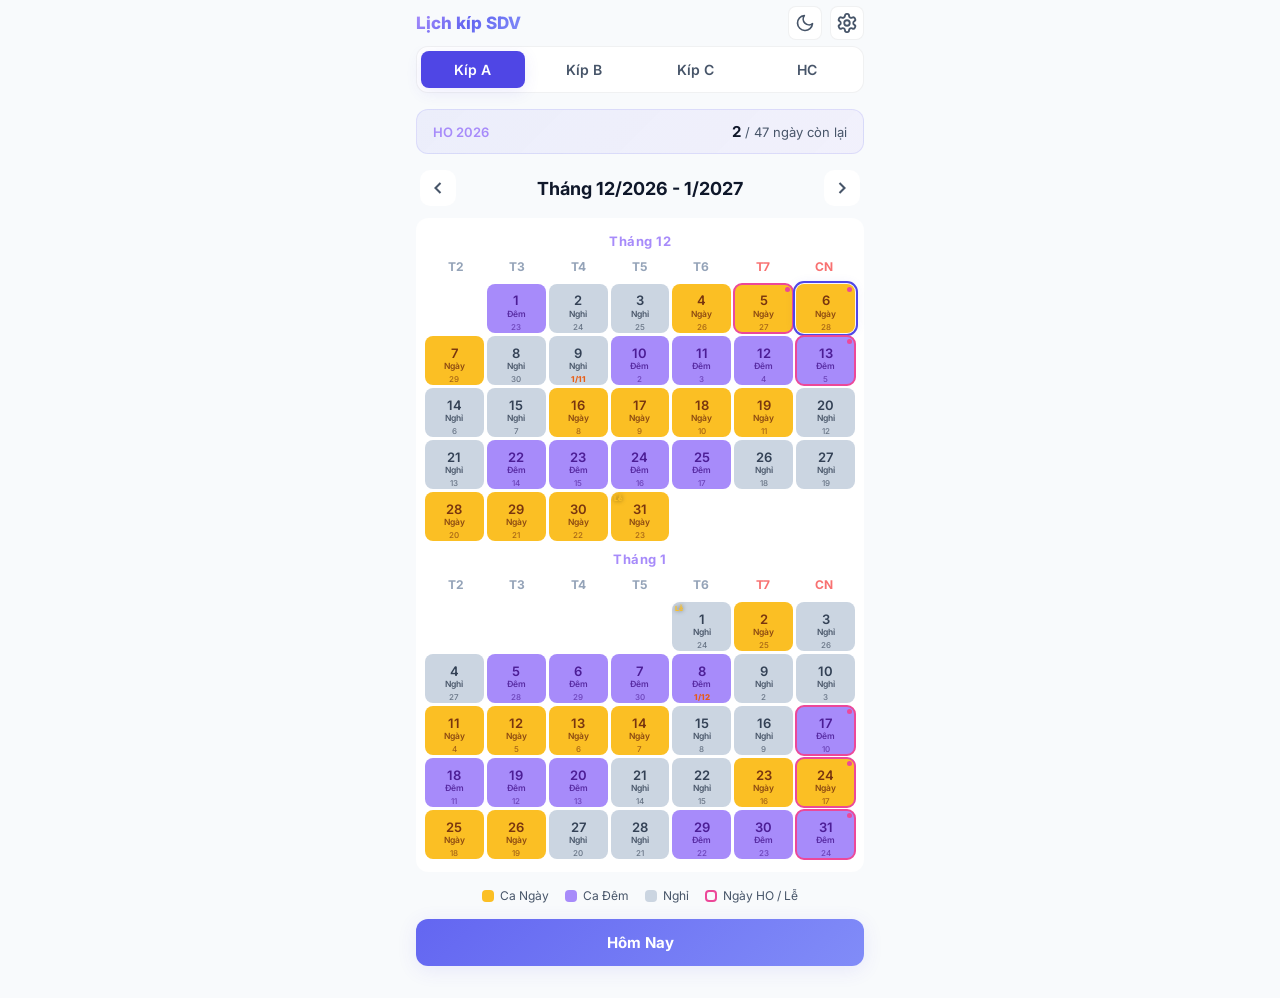
==== commit 4b175605: "Web: Chinh sua màu ca kíp (Day mode dam hon de de doc, Night mode nhạt/dịu hon tranh choi) va update" ====
--- a/docs/index.html
+++ b/docs/index.html
@@ -8,7 +8,7 @@
     <link rel="preconnect" href="https://fonts.googleapis.com">
     <link rel="preconnect" href="https://fonts.gstatic.com" crossorigin>
     <link href="https://fonts.googleapis.com/css2?family=Inter:wght@400;500;600;700;800&display=swap" rel="stylesheet">
-    <link rel="stylesheet" href="style.css">
+    <link rel="stylesheet" href="style.css?v=1.0.4">
 </head>
 <body>
     <div class="app-container">
@@ -27,44 +27,47 @@
             </div>
         </header>
 
-        <!-- Crew Selector -->
-        <div class="crew-selector">
-            <button class="crew-btn active" data-crew="A">Kíp A</button>
-            <button class="crew-btn" data-crew="B">Kíp B</button>
-            <button class="crew-btn" data-crew="C">Kíp C</button>
-            <button class="crew-btn" data-crew="HC">HC</button>
+        <!-- Main Content -->
+        <div class="app-content">
+            <!-- Crew Selector -->
+            <div class="crew-selector">
+                <button class="crew-btn active" data-crew="A">Kíp A</button>
+                <button class="crew-btn" data-crew="B">Kíp B</button>
+                <button class="crew-btn" data-crew="C">Kíp C</button>
+                <button class="crew-btn" data-crew="HC">HC</button>
+            </div>
+
+            <!-- HO Stats -->
+            <div class="ho-stats" id="hoStats"></div>
+
+            <!-- Month Navigation -->
+            <div class="month-nav">
+                <button id="btnPrev" class="btn-nav" aria-label="Tháng trước">
+                    <svg width="20" height="20" viewBox="0 0 24 24" fill="none" stroke="currentColor" stroke-width="2.5"><path d="M15 18l-6-6 6-6"/></svg>
+                </button>
+                <h2 id="monthTitle" class="month-title"></h2>
+                <button id="btnNext" class="btn-nav" aria-label="Tháng sau">
+                    <svg width="20" height="20" viewBox="0 0 24 24" fill="none" stroke="currentColor" stroke-width="2.5"><path d="M9 18l6-6-6-6"/></svg>
+                </button>
+            </div>
+
+            <!-- Calendar Grid -->
+            <div class="calendar-wrapper">
+                <div class="day-headers" id="dayHeaders"></div>
+                <div class="calendar-grid" id="calendarGrid"></div>
+            </div>
+
+            <!-- Legend -->
+            <div class="legend">
+                <div class="legend-item"><span class="legend-dot day"></span>Ca Ngày</div>
+                <div class="legend-item"><span class="legend-dot night"></span>Ca Đêm</div>
+                <div class="legend-item"><span class="legend-dot off"></span>Nghỉ</div>
+                <div class="legend-item"><span class="legend-dot ho"></span>Ngày HO / Lễ</div>
+            </div>
+
+            <!-- Today Button -->
+            <button id="btnToday" class="btn-today">Hôm Nay</button>
         </div>
-
-        <!-- HO Stats -->
-        <div class="ho-stats" id="hoStats"></div>
-
-        <!-- Month Navigation -->
-        <div class="month-nav">
-            <button id="btnPrev" class="btn-nav" aria-label="Tháng trước">
-                <svg width="20" height="20" viewBox="0 0 24 24" fill="none" stroke="currentColor" stroke-width="2.5"><path d="M15 18l-6-6 6-6"/></svg>
-            </button>
-            <h2 id="monthTitle" class="month-title"></h2>
-            <button id="btnNext" class="btn-nav" aria-label="Tháng sau">
-                <svg width="20" height="20" viewBox="0 0 24 24" fill="none" stroke="currentColor" stroke-width="2.5"><path d="M9 18l6-6-6-6"/></svg>
-            </button>
-        </div>
-
-        <!-- Calendar Grid -->
-        <div class="calendar-wrapper">
-            <div class="day-headers" id="dayHeaders"></div>
-            <div class="calendar-grid" id="calendarGrid"></div>
-        </div>
-
-        <!-- Legend -->
-        <div class="legend">
-            <div class="legend-item"><span class="legend-dot day"></span>Ca Ngày</div>
-            <div class="legend-item"><span class="legend-dot night"></span>Ca Đêm</div>
-            <div class="legend-item"><span class="legend-dot off"></span>Nghỉ</div>
-            <div class="legend-item"><span class="legend-dot ho"></span>Ngày HO / Lễ</div>
-        </div>
-
-        <!-- Today Button -->
-        <button id="btnToday" class="btn-today">Hôm Nay</button>
     </div>
 
     <!-- Settings Panel -->
@@ -148,8 +151,8 @@
         </div>
     </div>
 
-    <script src="lunar-calendar.js"></script>
-    <script src="shift-calculator.js"></script>
-    <script src="app.js"></script>
+    <script src="lunar-calendar.js?v=1.0.4"></script>
+    <script src="shift-calculator.js?v=1.0.4"></script>
+    <script src="app.js?v=1.0.4"></script>
 </body>
 </html>
--- a/docs/style.css
+++ b/docs/style.css
@@ -12,15 +12,15 @@
     --accent: #4f46e5;
     --accent-glow: rgba(79, 70, 229, 0.1);
     
-    /* Màu sắc ca kíp Light Mode nhạt hơn (Pastel) */
-    --day-color: #fef3c7;
-    --day-text: #b45309;
-    --night-color: #f3e8ff;
-    --night-text: #6b21a8;
-    --off-color: #f1f5f9;
-    --off-text: #64748b;
+    /* Màu sắc ca kíp Light Mode đậm đà hơn để hiển thị rõ nét */
+    --day-color: #fbbf24;
+    --day-text: #78350f;
+    --night-color: #a78bfa;
+    --night-text: #4c1d95;
+    --off-color: #cbd5e1;
+    --off-text: #334155;
     
-    --ho-border: #fbcfe8;
+    --ho-border: #ec4899;
     --ho-border-width: 2px;
     --today-ring: #4f46e5;
     --radius: 12px;
@@ -42,15 +42,15 @@
     --accent: #6366f1;
     --accent-glow: rgba(99, 102, 241, 0.3);
     
-    /* Màu sắc ca kíp Dark Mode đậm đà hơn */
-    --day-color: #D97706;
+    /* Màu sắc ca kíp Dark Mode nhạt và dịu mắt hơn (tránh chói) */
+    --day-color: #fb923c;
     --day-text: #ffffff;
-    --night-color: #6D28D9;
+    --night-color: #8b5cf6;
     --night-text: #ffffff;
     --off-color: #374151;
     --off-text: #9ca3af;
     
-    --ho-border: #EC4899;
+    --ho-border: #f472b6;
     --today-ring: #6366f1;
     --shadow: 0 8px 32px rgba(0, 0, 0, 0.3);
     --divider: rgba(255, 255, 255, 0.06);
@@ -116,6 +116,13 @@
     transition: var(--transition);
 }
 .btn-icon:hover { background: var(--bg-surface); color: var(--text-primary); transform: scale(1.05); }
+
+.app-content {
+    transition: transform 0.25s cubic-bezier(0.4, 0, 0.2, 1);
+}
+.app-header.header-hidden + .app-content {
+    transform: translateY(-46px);
+}
 
 /* ── Crew Selector ────────────────────────────── */
 .crew-selector {
